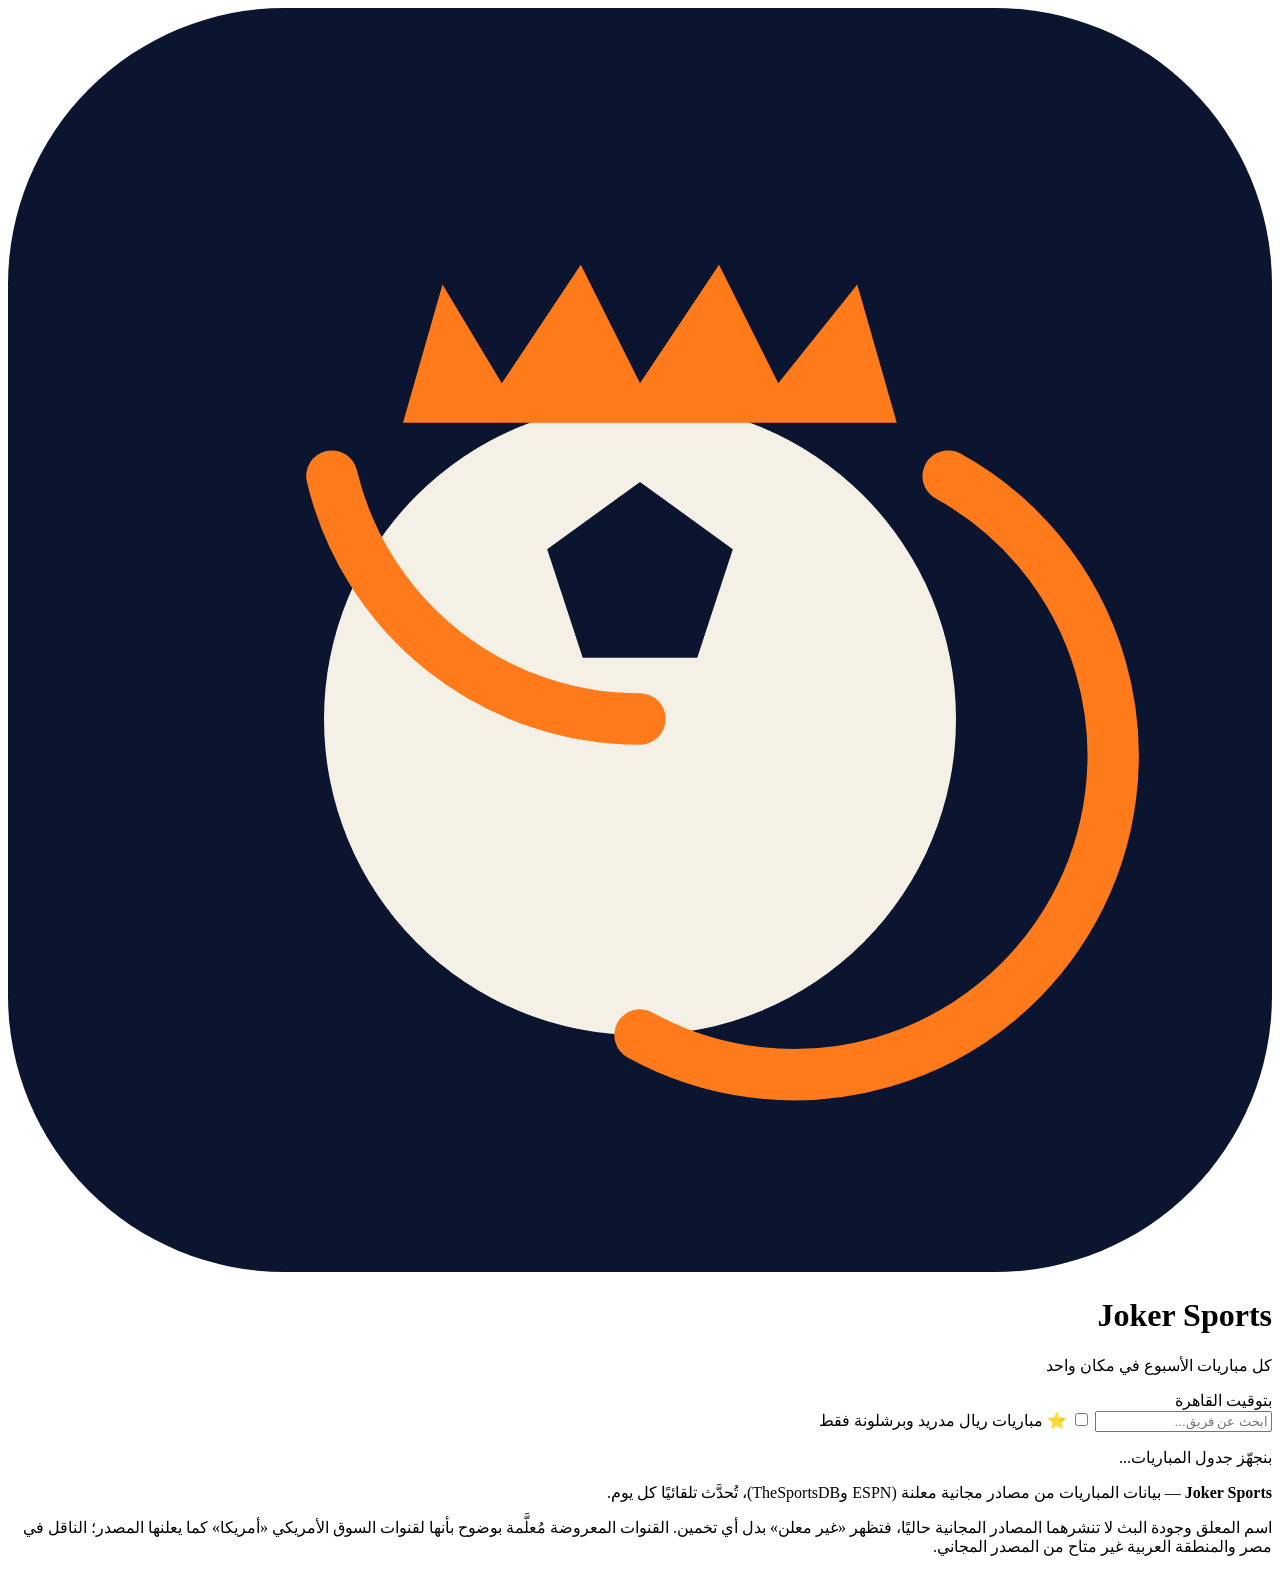
==== index.html @ 34e8cd28 "Rename 70-index.html to index.html" ====
<!DOCTYPE html>
<html lang="ar" dir="rtl">
<head>
<meta charset="UTF-8">
<meta name="viewport" content="width=device-width, initial-scale=1.0">
<title>Joker Sports | مواعيد مباريات الأسبوع</title>
<meta name="description" content="Joker Sports - جدول مباريات كرة القدم الأسبوعي: المواعيد بتوقيت القاهرة، القنوات المعلنة، الحالة المباشرة، والتشكيلات عند نشرها.">
<link rel="manifest" href="manifest.webmanifest">
<link rel="icon" type="image/svg+xml" href="icon.svg">
<link rel="stylesheet" href="styles.css">
</head>
<body>
<header class="site-header">
  <div class="brand">
    <img src="icon.svg" alt="شعار Joker Sports" class="brand-logo">
    <div class="brand-text">
      <h1>Joker Sports</h1>
      <p class="tagline">كل مباريات الأسبوع في مكان واحد</p>
    </div>
  </div>
  <div class="header-meta">
    <span class="tz-pill" id="tz-pill">بتوقيت القاهرة</span>
    <span class="freshness" id="freshness"></span>
  </div>
</header>

<div class="notice-bar" id="notice-bar" hidden></div>

<nav class="filters" id="filters">
  <div class="chips" id="league-chips"></div>
  <div class="filters-row">
    <input type="search" id="team-search" placeholder="ابحث عن فريق..." aria-label="ابحث عن فريق">
    <label class="fav-toggle">
      <input type="checkbox" id="fav-only">
      <span>⭐ مباريات ريال مدريد وبرشلونة فقط</span>
    </label>
  </div>
</nav>

<main id="matches" class="matches" aria-live="polite">
  <div class="loading" id="loading">
    <div class="spinner"></div>
    <p>بنجهّز جدول المباريات...</p>
  </div>
</main>

<footer class="site-footer">
  <p><strong>Joker Sports</strong> — بيانات المباريات من مصادر مجانية معلنة (ESPN وTheSportsDB)، تُحدَّث تلقائيًا كل يوم.</p>
  <p>اسم المعلق وجودة البث لا تنشرهما المصادر المجانية حاليًا، فتظهر «غير معلن» بدل أي تخمين. القنوات المعروضة مُعلَّمة بوضوح بأنها لقنوات السوق الأمريكي «أمريكا» كما يعلنها المصدر؛ الناقل في مصر والمنطقة العربية غير متاح من المصدر المجاني.</p>
  <p id="footer-sources"></p>
</footer>

<template id="match-card-tpl">
  <article class="match-card">
    <div class="league-line">
      <span class="league-name"></span>
      <span class="status-pill"></span>
    </div>
    <div class="teams-line">
      <div class="team home">
        <img class="team-logo" alt="">
        <span class="team-name"></span>
      </div>
      <div class="score-box">
        <span class="score"></span>
        <span class="kickoff"></span>
      </div>
      <div class="team away">
        <img class="team-logo" alt="">
        <span class="team-name"></span>
      </div>
    </div>
    <div class="info-grid">
      <div class="info-item channels"><span class="info-label">القنوات</span><span class="info-value"></span></div>
      <div class="info-item commentator"><span class="info-label">المعلق</span><span class="info-value"></span></div>
      <div class="info-item quality"><span class="info-label">الجودة</span><span class="info-value"></span></div>
      <div class="info-item venue"><span class="info-label">الملعب</span><span class="info-value"></span></div>
    </div>
    <details class="lineups" hidden>
      <summary>التشكيل</summary>
      <div class="lineups-body"></div>
    </details>
    <div class="source-line"></div>
  </article>
</template>

<script src="app.js"></script>
</body>
</html>
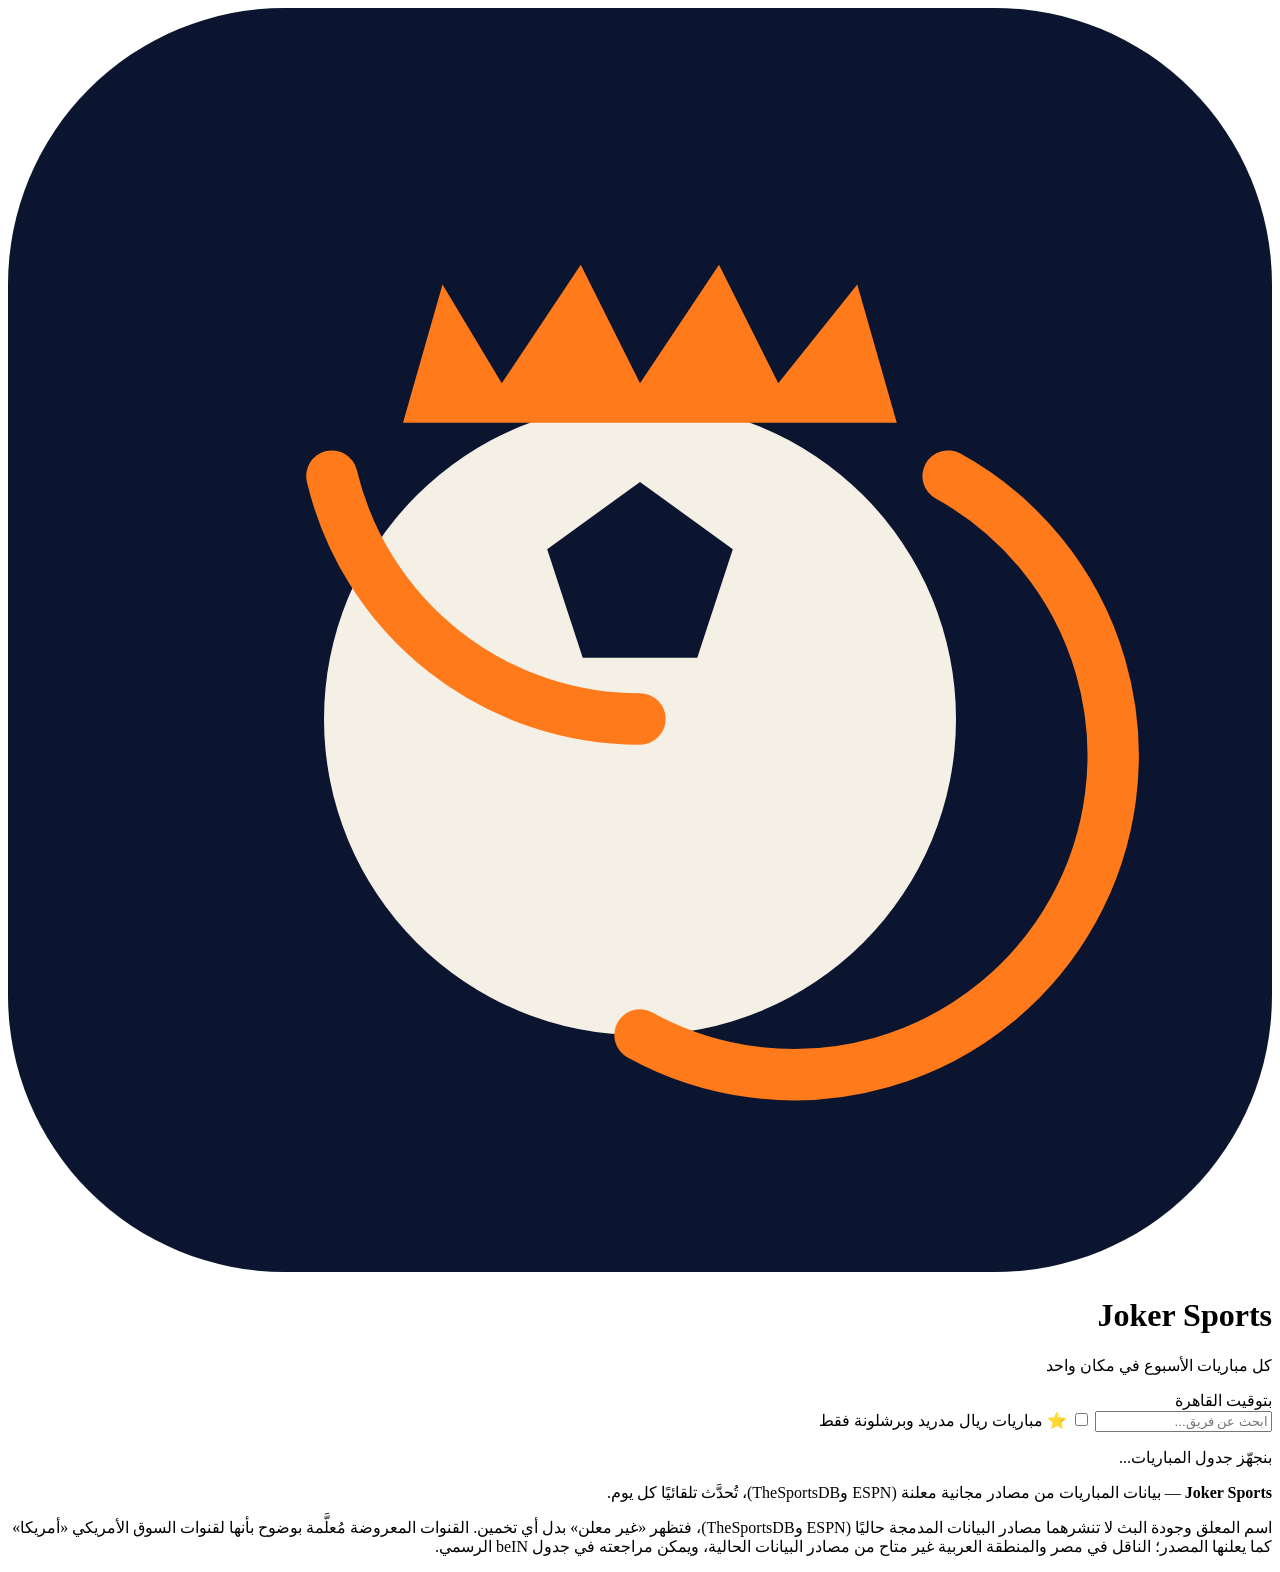
==== commit e17bbb0d: "Rename 1-index.html to index.html" ====
--- a/index.html
+++ b/index.html
@@ -46,7 +46,7 @@
 
 <footer class="site-footer">
   <p><strong>Joker Sports</strong> — بيانات المباريات من مصادر مجانية معلنة (ESPN وTheSportsDB)، تُحدَّث تلقائيًا كل يوم.</p>
-  <p>اسم المعلق وجودة البث لا تنشرهما المصادر المجانية حاليًا، فتظهر «غير معلن» بدل أي تخمين. القنوات المعروضة مُعلَّمة بوضوح بأنها لقنوات السوق الأمريكي «أمريكا» كما يعلنها المصدر؛ الناقل في مصر والمنطقة العربية غير متاح من المصدر المجاني.</p>
+  <p>اسم المعلق وجودة البث لا تنشرهما مصادر البيانات المدمجة حاليًا (ESPN وTheSportsDB)، فتظهر «غير معلن» بدل أي تخمين. القنوات المعروضة مُعلَّمة بوضوح بأنها لقنوات السوق الأمريكي «أمريكا» كما يعلنها المصدر؛ الناقل في مصر والمنطقة العربية غير متاح من مصادر البيانات الحالية، ويمكن مراجعته في جدول beIN الرسمي.</p>
   <p id="footer-sources"></p>
 </footer>
 
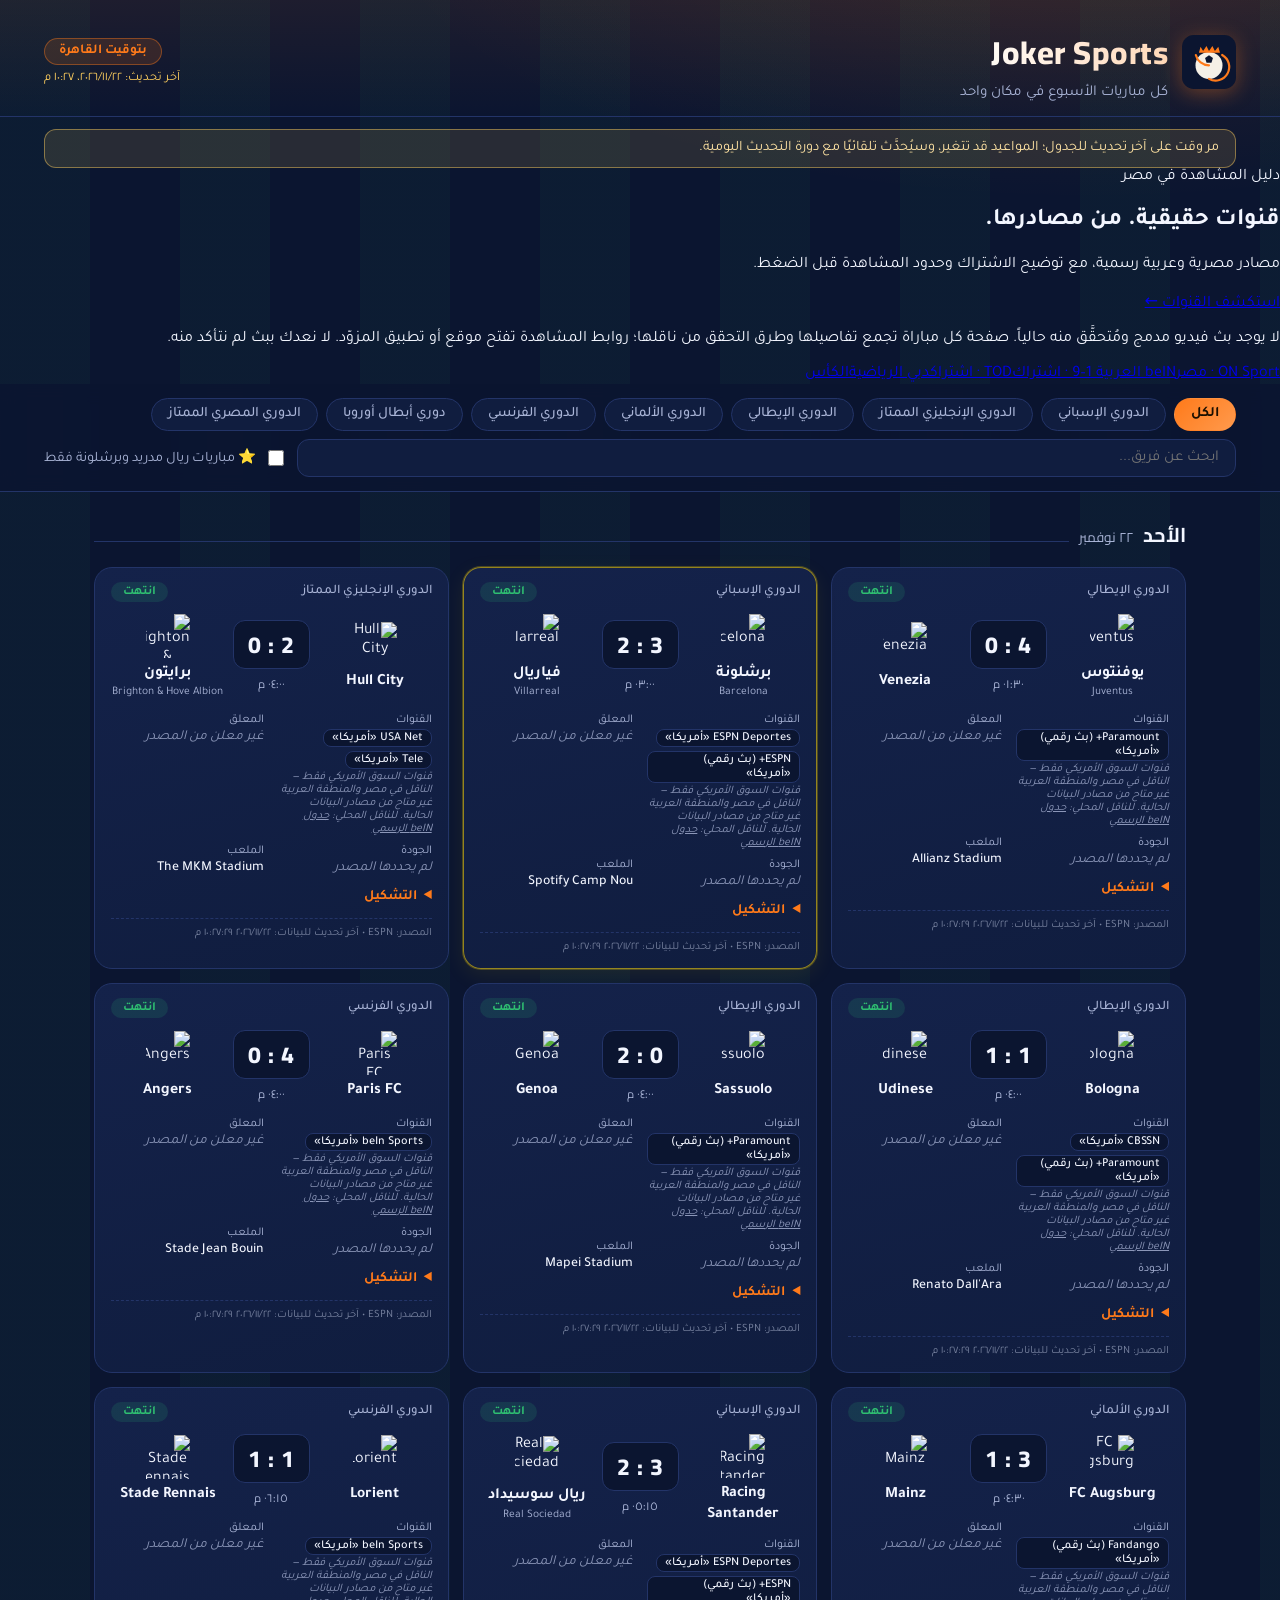
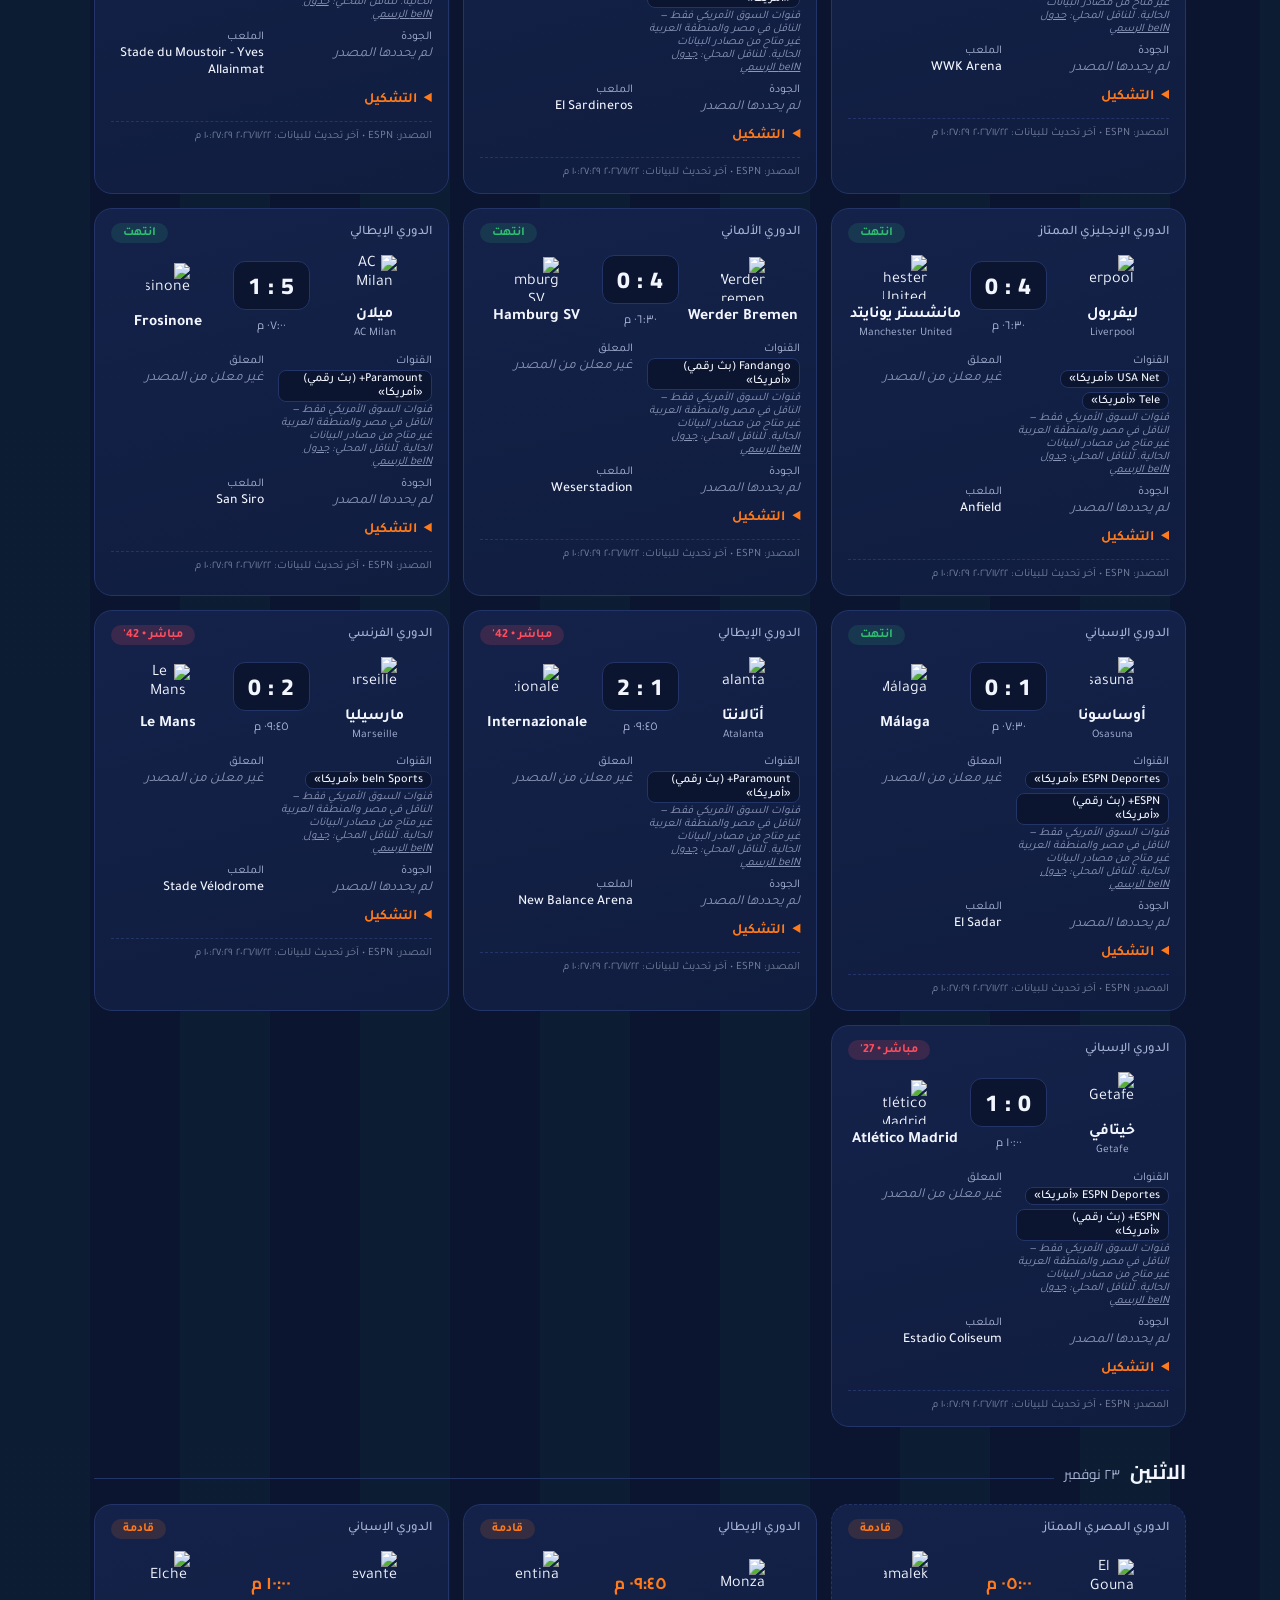
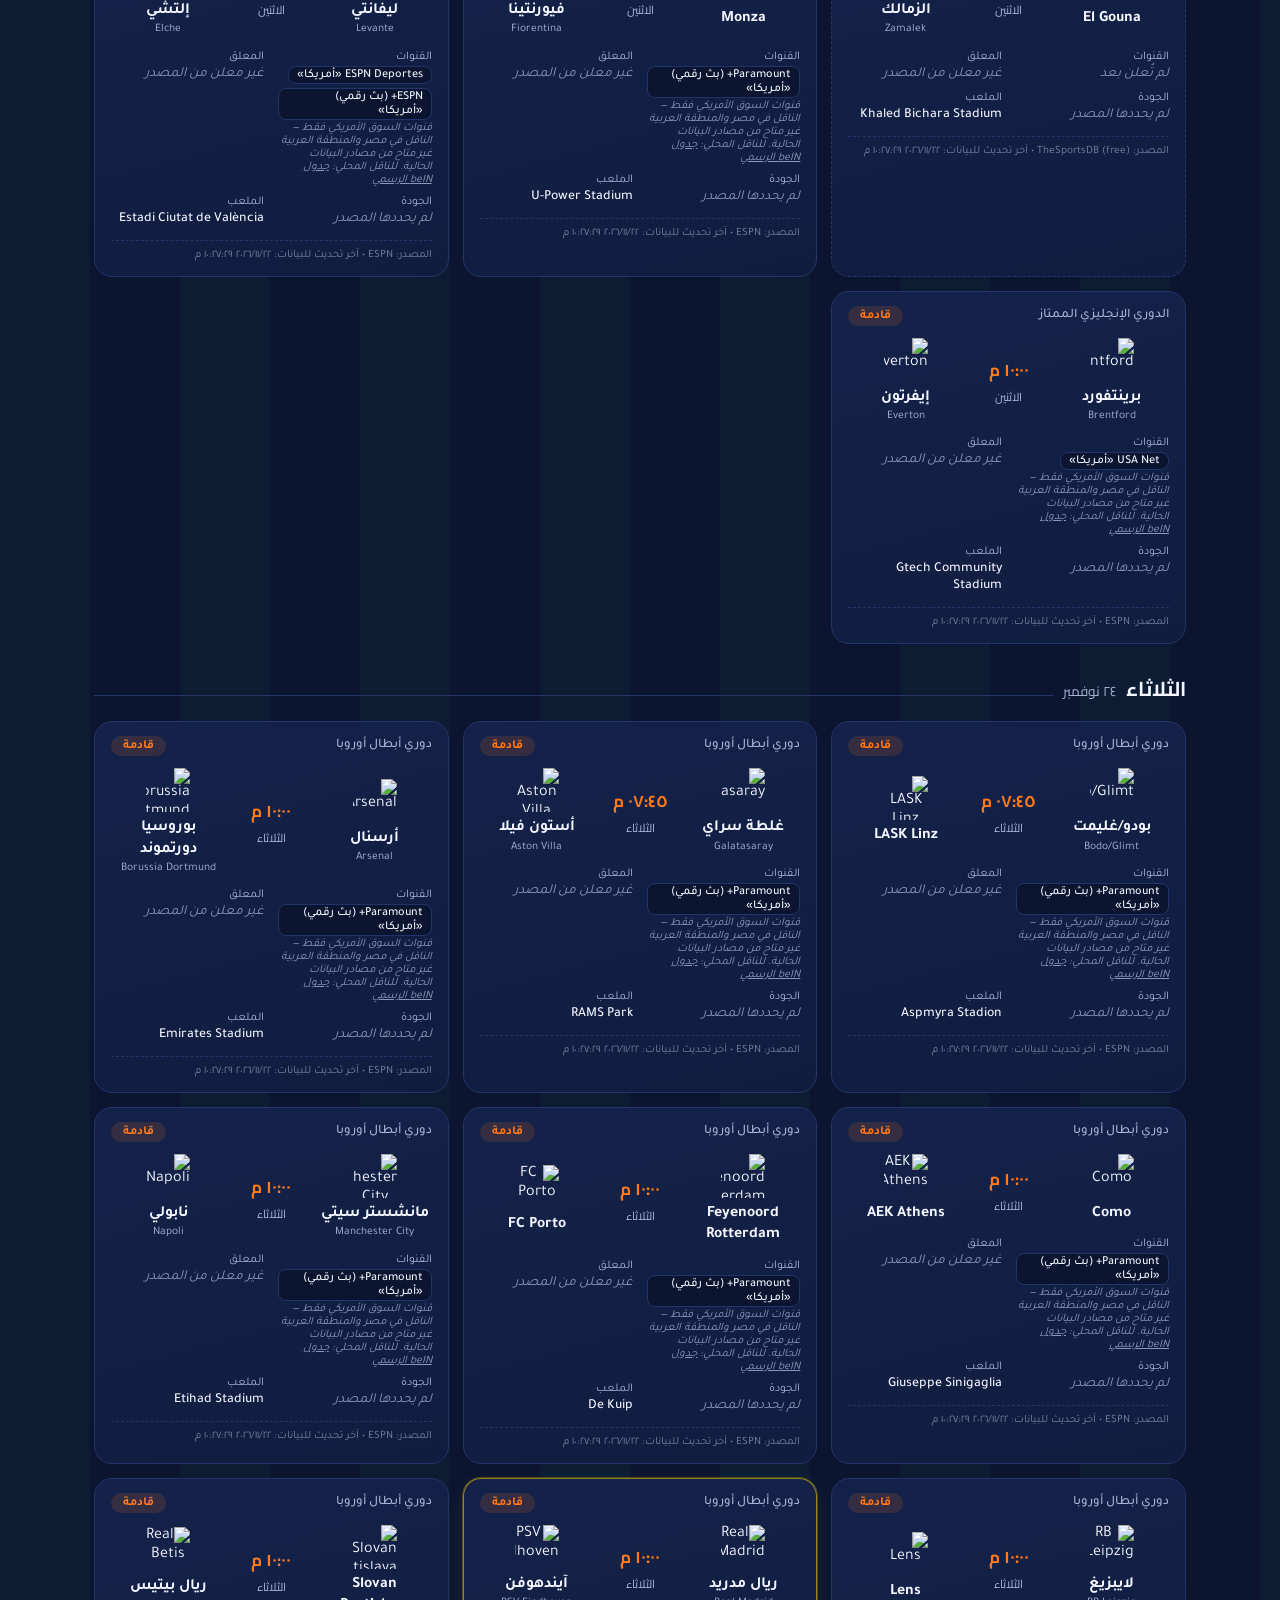
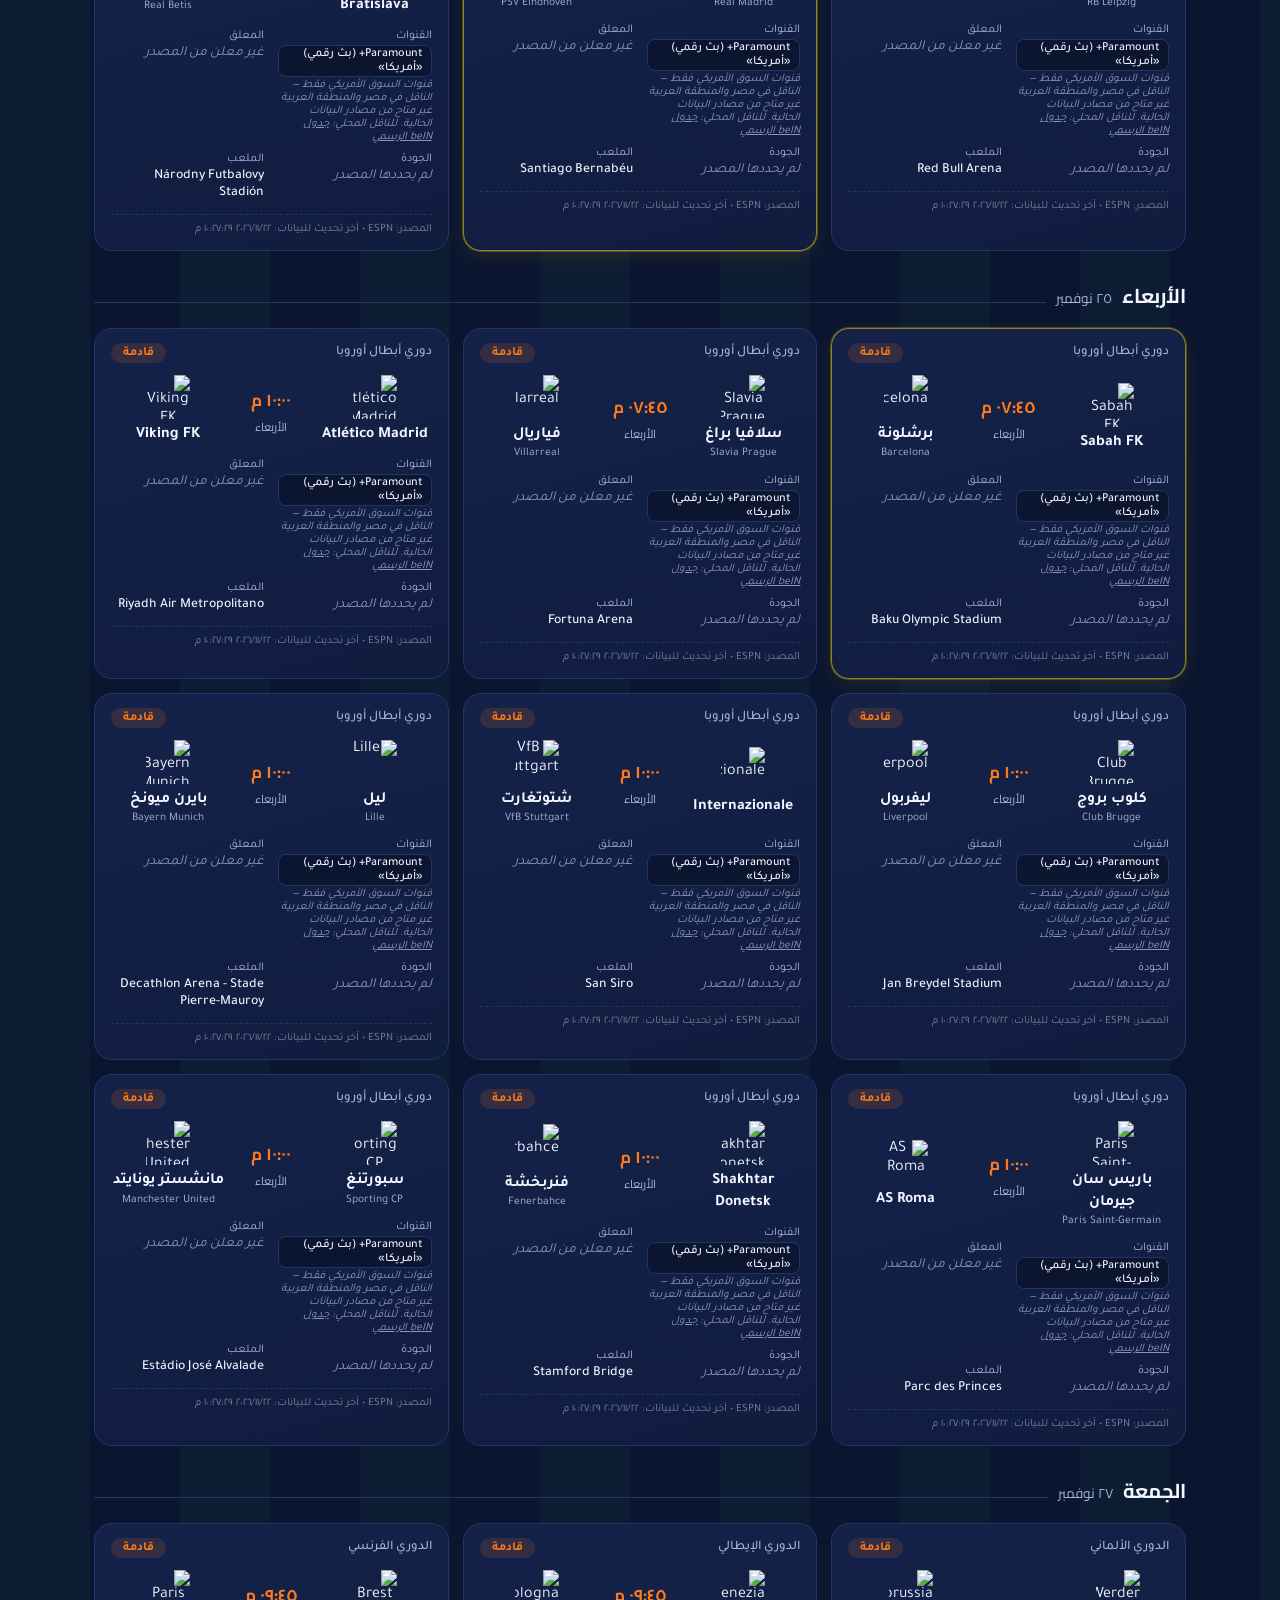
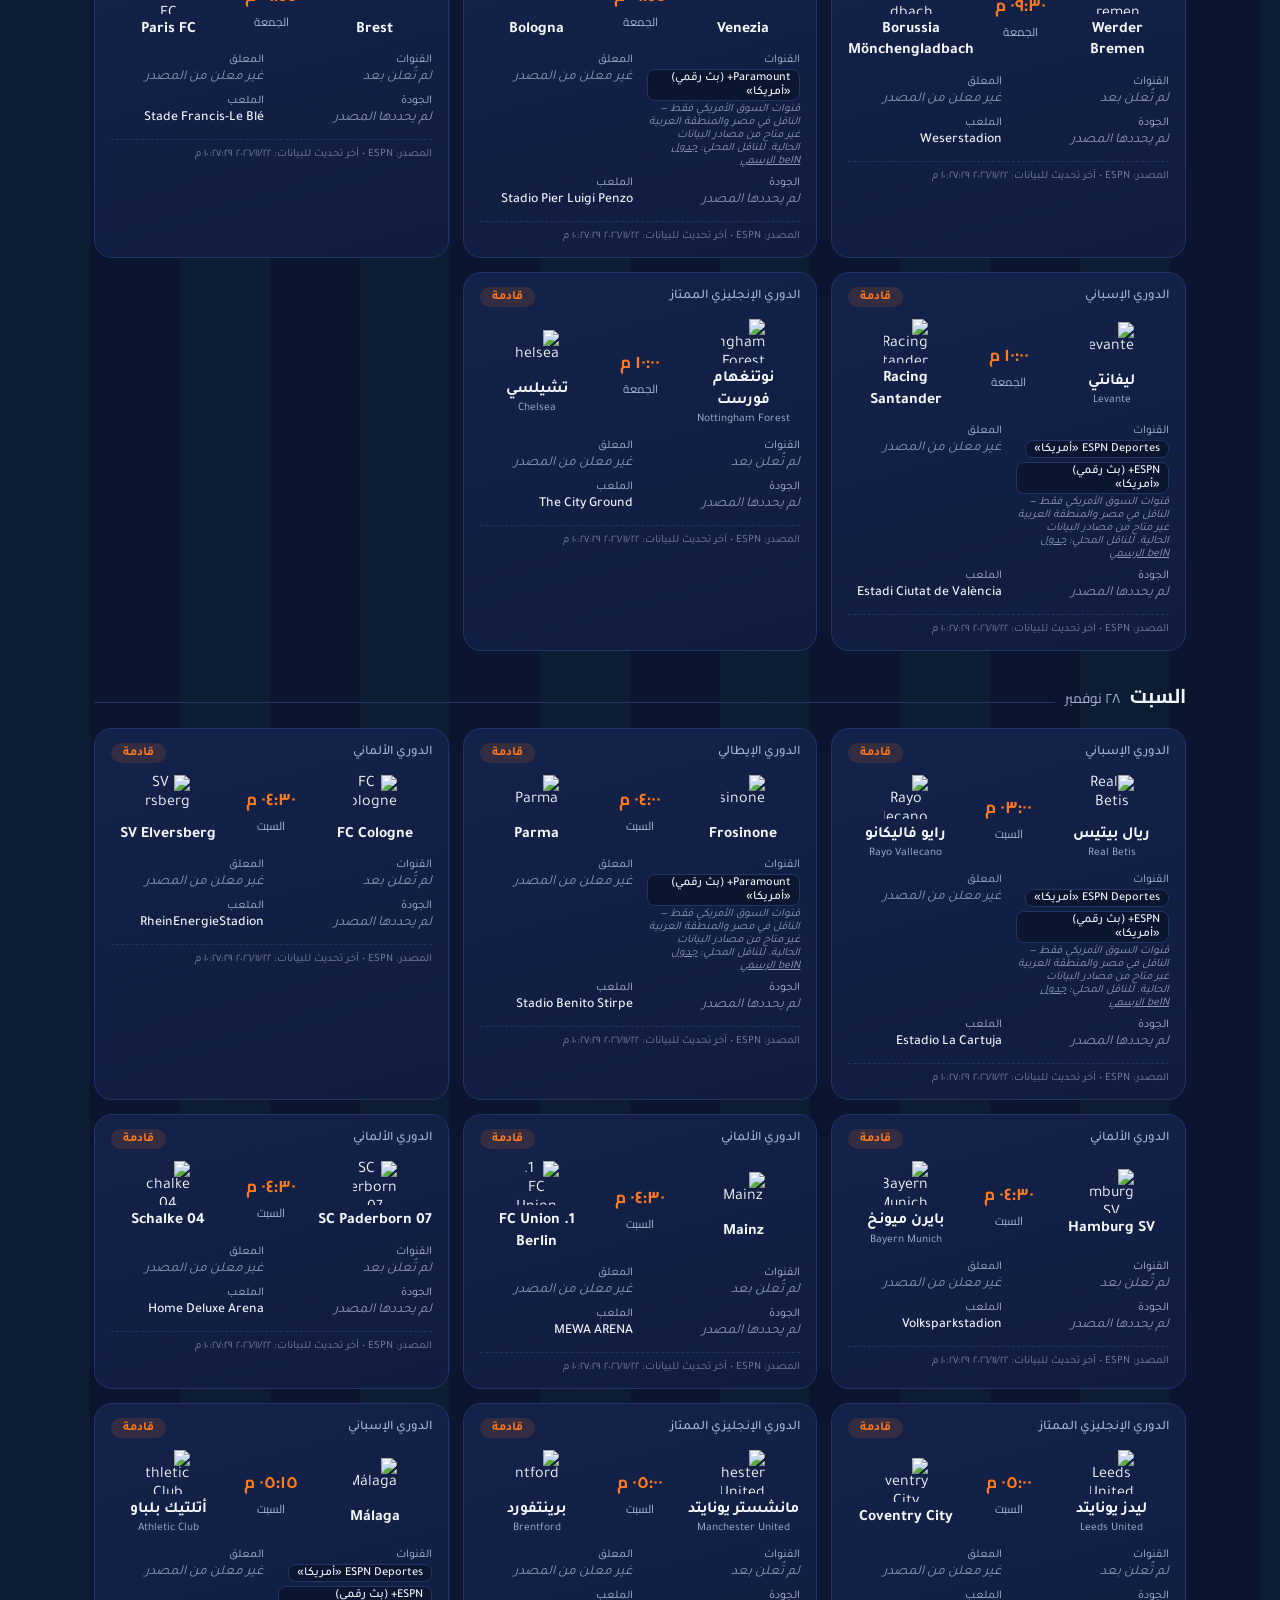
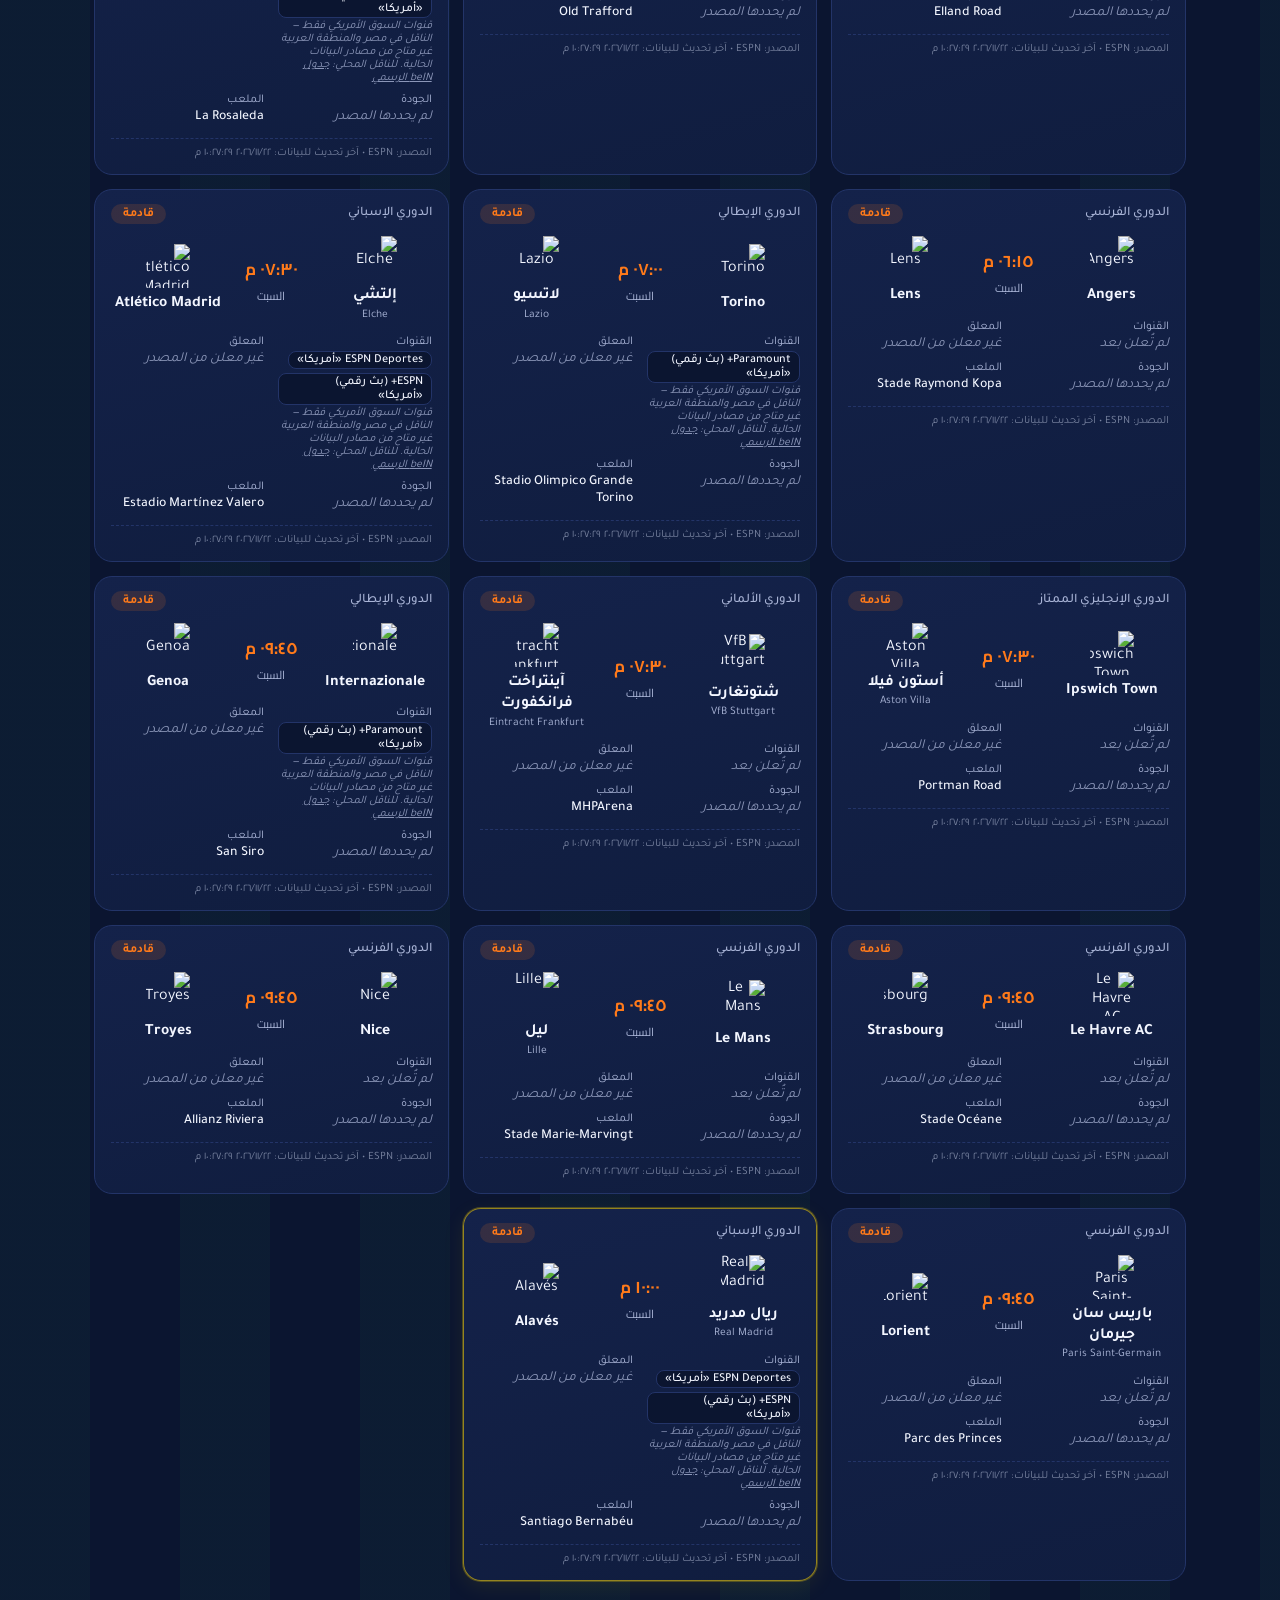
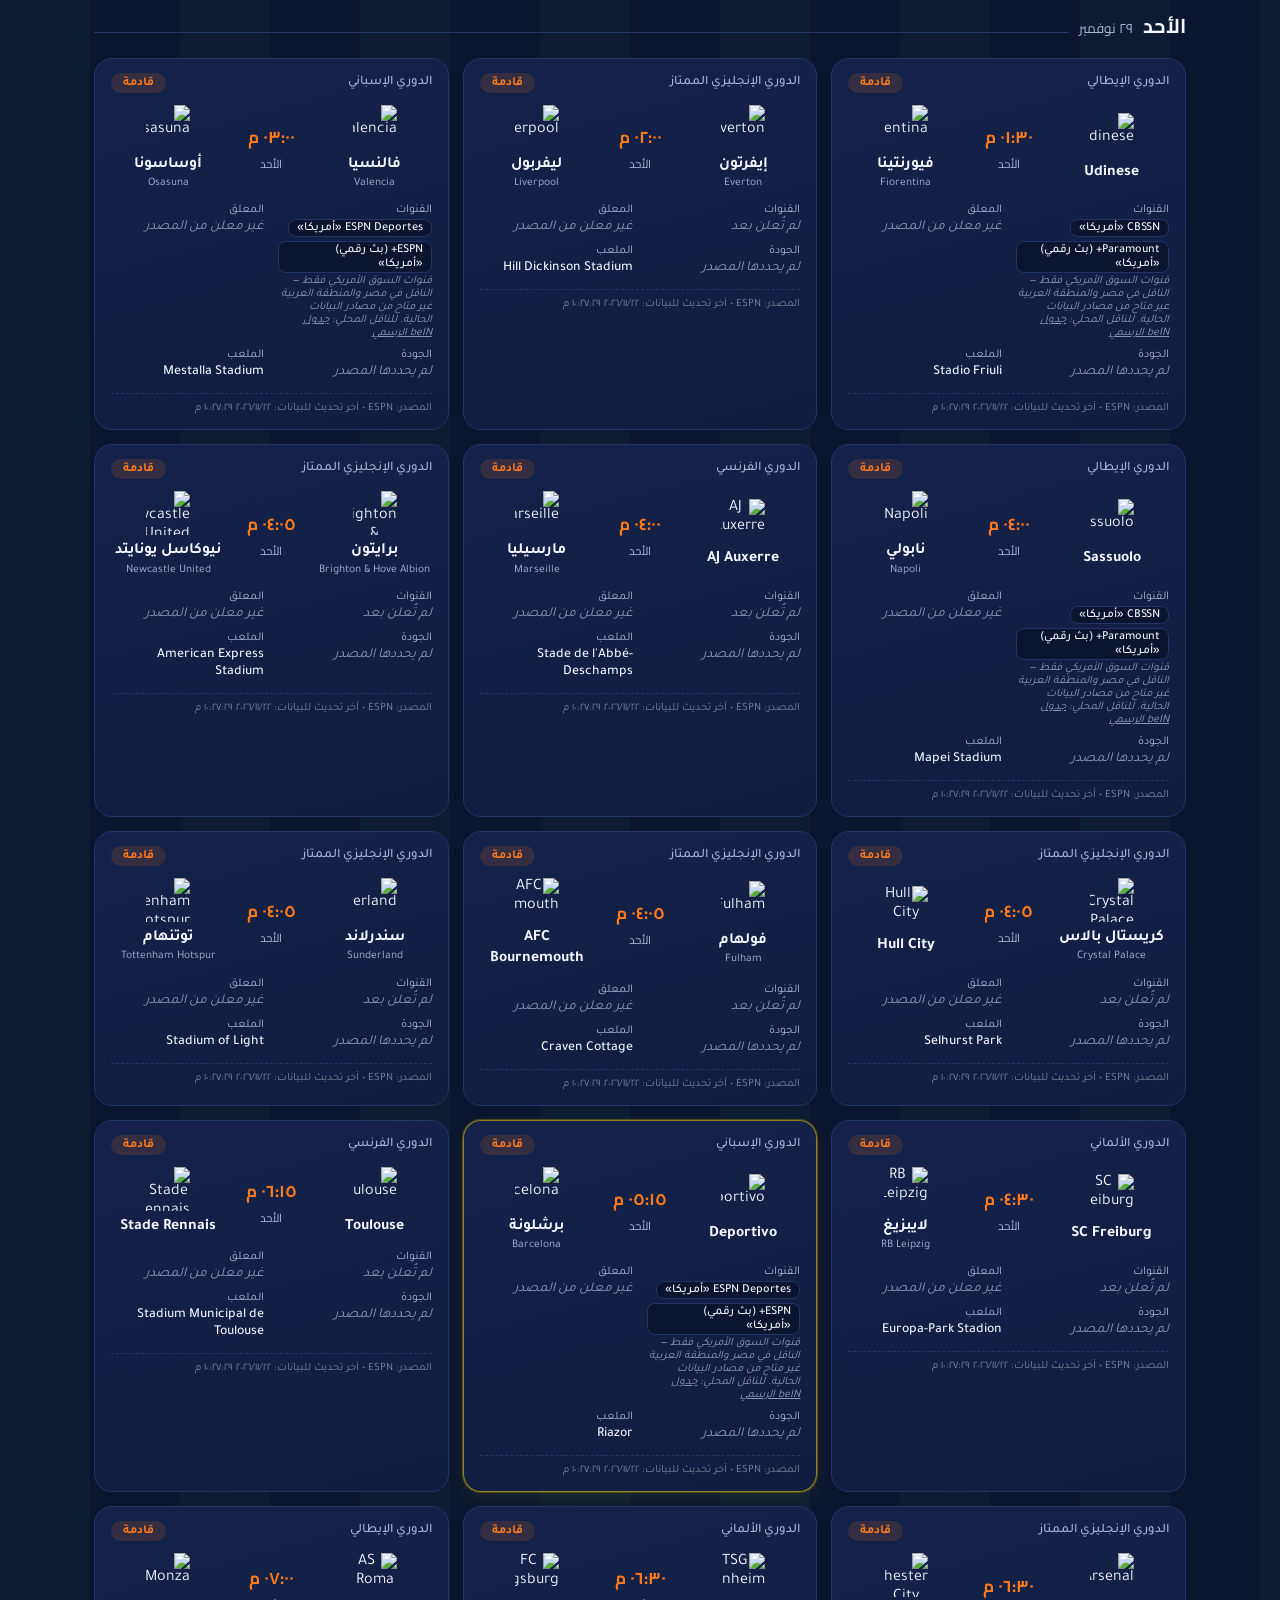
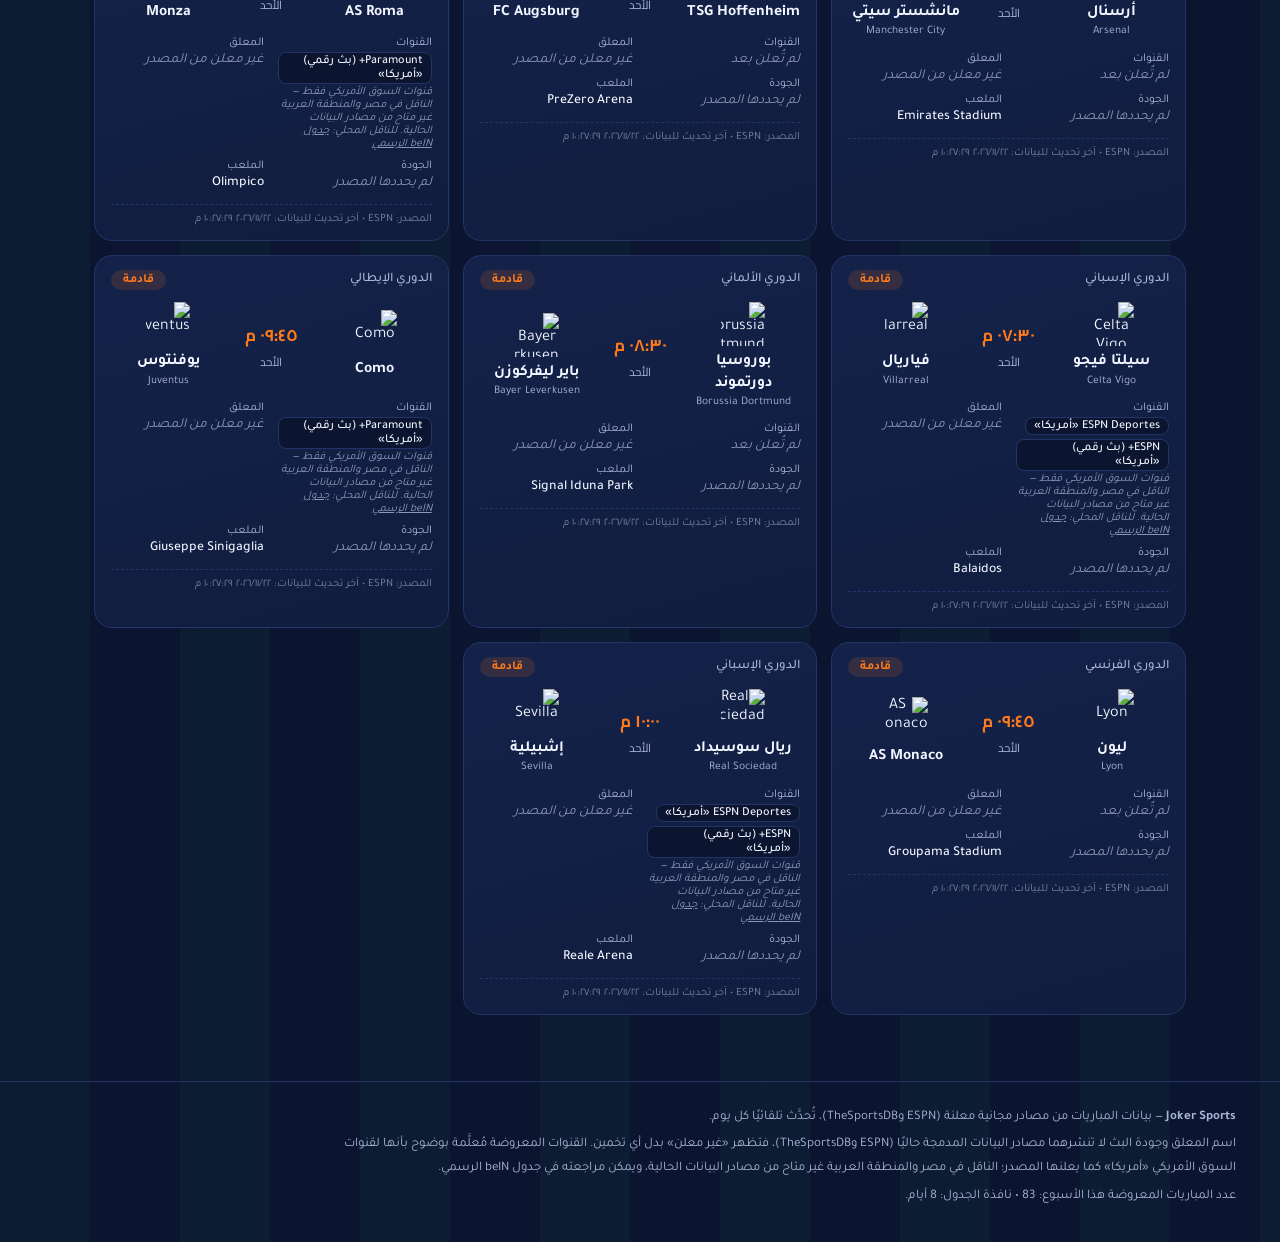
==== commit c2817981: "Update index.html" ====
--- a/index.html
+++ b/index.html
@@ -26,6 +26,11 @@
 
 <div class="notice-bar" id="notice-bar" hidden></div>
 
+<section class="watch-hub" aria-labelledby="watch-heading">
+  <div class="watch-intro"><div><span class="eyebrow">دليل المشاهدة في مصر</span><h2 id="watch-heading">قنوات حقيقية. من مصادرها.</h2><p>مصادر مصرية وعربية رسمية، مع توضيح الاشتراك وحدود المشاهدة قبل الضغط.</p></div><a class="watch-btn" href="watch.html">استكشف القنوات ←</a></div>
+  <p class="view-warning">لا يوجد بث فيديو مدمج ومُتحقَّق منه حالياً. صفحة كل مباراة تجمع تفاصيلها وطرق التحقق من ناقلها؛ روابط المشاهدة تفتح موقع أو تطبيق المزوّد. لا نعدك ببث لم نتأكد منه.</p>
+  <div class="provider-shortcuts"><a href="watch.html?provider=on">ON Sport · مصر</a><a href="watch.html?provider=bein">beIN العربية 1–9 · اشتراك</a><a href="watch.html?provider=tod">TOD · اشتراك</a><a href="watch.html?provider=dubai">دبي الرياضية</a><a href="watch.html?provider=alkass">الكأس</a></div>
+</section>
 <nav class="filters" id="filters">
   <div class="chips" id="league-chips"></div>
   <div class="filters-row">
--- a/styles.css
+++ b/styles.css
@@ -0,0 +1,211 @@
+/* Joker Sports — هوية خاصة: كحلي ليلي + برتقالي الجوكر + لمسة ملعب خضراء */
+@font-face {
+  font-family: 'Cairo';
+  src: url('Cairo.ttf') format('truetype-variations');
+  font-weight: 200 1000;
+  font-display: swap;
+}
+@font-face {
+  font-family: 'Tajawal';
+  src: url('Tajawal-Regular.ttf') format('truetype');
+  font-weight: 400;
+  font-display: swap;
+}
+@font-face {
+  font-family: 'Tajawal';
+  src: url('Tajawal-Medium.ttf') format('truetype');
+  font-weight: 500;
+  font-display: swap;
+}
+@font-face {
+  font-family: 'Tajawal';
+  src: url('Tajawal-Bold.ttf') format('truetype');
+  font-weight: 700;
+  font-display: swap;
+}
+
+:root {
+  --bg: #0b1530;
+  --bg-soft: #101d3f;
+  --card: #14224a;
+  --card-edge: #233468;
+  --ink: #f3f6ff;
+  --ink-dim: #a9b4d6;
+  --accent: #ff7a1a;
+  --accent-soft: rgba(255, 122, 26, .14);
+  --pitch: #2fbf71;
+  --live: #ff4d5e;
+  --radius: 18px;
+}
+
+* { box-sizing: border-box; }
+html { scroll-behavior: smooth; }
+body {
+  margin: 0;
+  font-family: 'Tajawal', 'Cairo', system-ui, sans-serif;
+  background:
+    radial-gradient(1200px 500px at 85% -100px, rgba(255,122,26,.12), transparent 60%),
+    repeating-linear-gradient(90deg, rgba(47,191,113,.045) 0 90px, transparent 90px 180px),
+    var(--bg);
+  color: var(--ink);
+  min-height: 100vh;
+}
+
+/* ---------- Header ---------- */
+.site-header {
+  display: flex; flex-wrap: wrap; align-items: center; justify-content: space-between;
+  gap: 12px; padding: 22px clamp(14px, 4vw, 44px) 14px;
+  border-bottom: 1px solid var(--card-edge);
+  background: linear-gradient(180deg, rgba(255,122,26,.08), transparent);
+}
+.brand { display: flex; align-items: center; gap: 14px; }
+.brand-logo { width: 54px; height: 54px; filter: drop-shadow(0 4px 10px rgba(255,122,26,.35)); }
+.brand-text h1 {
+  margin: 0; font-family: 'Cairo', sans-serif; font-weight: 800;
+  font-size: clamp(1.5rem, 3.2vw, 2rem); letter-spacing: .5px;
+  background: linear-gradient(90deg, #fff, #ffd9b8);
+  -webkit-background-clip: text; background-clip: text; color: transparent;
+}
+.tagline { margin: 2px 0 0; color: var(--ink-dim); font-size: .95rem; }
+.header-meta { display: flex; flex-direction: column; align-items: flex-end; gap: 6px; }
+.tz-pill {
+  background: var(--accent-soft); color: var(--accent);
+  border: 1px solid rgba(255,122,26,.4); border-radius: 999px;
+  padding: 4px 14px; font-weight: 700; font-size: .85rem;
+}
+.freshness { font-size: .8rem; color: var(--ink-dim); }
+.freshness.stale { color: #ffcf5e; }
+
+/* ---------- Notice ---------- */
+.notice-bar {
+  margin: 12px clamp(14px, 4vw, 44px) 0; padding: 10px 16px;
+  background: rgba(255, 207, 94, .12); border: 1px solid rgba(255, 207, 94, .45);
+  color: #ffe3a3; border-radius: 12px; font-size: .9rem;
+}
+
+/* ---------- Filters ---------- */
+.filters {
+  position: sticky; top: 0; z-index: 20;
+  padding: 14px clamp(14px, 4vw, 44px);
+  background: rgba(11, 21, 48, .92); backdrop-filter: blur(10px);
+  border-bottom: 1px solid var(--card-edge);
+}
+.chips { display: flex; gap: 8px; overflow-x: auto; padding-bottom: 8px; scrollbar-width: thin; }
+.chip {
+  white-space: nowrap; cursor: pointer; border: 1px solid var(--card-edge);
+  background: var(--bg-soft); color: var(--ink-dim);
+  border-radius: 999px; padding: 7px 16px; font-family: inherit; font-size: .9rem; font-weight: 500;
+  transition: all .15s ease;
+}
+.chip:hover { border-color: var(--accent); color: var(--ink); }
+.chip.active {
+  background: linear-gradient(135deg, var(--accent), #ff9a4d);
+  border-color: transparent; color: #1a0f00; font-weight: 700;
+}
+.filters-row { display: flex; gap: 10px; flex-wrap: wrap; align-items: center; }
+#team-search {
+  flex: 1 1 220px; padding: 9px 16px; border-radius: 12px;
+  border: 1px solid var(--card-edge); background: var(--bg-soft);
+  color: var(--ink); font-family: inherit; font-size: .95rem;
+}
+#team-search:focus { outline: 2px solid var(--accent); border-color: transparent; }
+.fav-toggle { display: flex; align-items: center; gap: 8px; color: var(--ink-dim); font-size: .9rem; cursor: pointer; }
+.fav-toggle input { accent-color: var(--accent); width: 16px; height: 16px; }
+
+/* ---------- Matches ---------- */
+.matches { padding: 18px clamp(14px, 4vw, 44px) 40px; max-width: 1180px; margin: 0 auto; }
+.day-group { margin-bottom: 26px; }
+.day-title {
+  display: flex; align-items: baseline; gap: 10px;
+  font-family: 'Cairo', sans-serif; font-weight: 700; font-size: 1.25rem;
+  margin: 6px 0 14px;
+}
+.day-title .date-sub { color: var(--ink-dim); font-size: .85rem; font-weight: 400; }
+.day-title::after { content: ""; flex: 1; height: 1px; background: var(--card-edge); }
+.cards { display: grid; grid-template-columns: repeat(auto-fill, minmax(330px, 1fr)); gap: 14px; }
+
+.match-card {
+  background: linear-gradient(165deg, var(--card), var(--bg-soft));
+  border: 1px solid var(--card-edge); border-radius: var(--radius);
+  padding: 14px 16px; display: flex; flex-direction: column; gap: 12px;
+  transition: transform .15s ease, border-color .15s ease;
+}
+.match-card:hover { transform: translateY(-2px); border-color: rgba(255,122,26,.5); }
+.match-card.favorite { border-color: rgba(255, 215, 0, .55); box-shadow: 0 0 0 1px rgba(255,215,0,.25), 0 6px 22px rgba(255,215,0,.08); }
+.match-card.partial { border-style: dashed; }
+
+.league-line { display: flex; justify-content: space-between; align-items: center; gap: 8px; }
+.league-name { color: var(--ink-dim); font-size: .82rem; font-weight: 500; }
+.status-pill { border-radius: 999px; padding: 3px 12px; font-size: .78rem; font-weight: 700; }
+.status-pill.pre { background: var(--accent-soft); color: var(--accent); }
+.status-pill.in { background: rgba(255,77,94,.16); color: var(--live); animation: pulse 1.6s infinite; }
+.status-pill.post { background: rgba(47,191,113,.14); color: var(--pitch); }
+@keyframes pulse { 50% { opacity: .55; } }
+
+.teams-line { display: grid; grid-template-columns: 1fr auto 1fr; align-items: center; gap: 8px; }
+.team { display: flex; flex-direction: column; align-items: center; gap: 6px; text-align: center; }
+.team-logo { width: 44px; height: 44px; object-fit: contain; }
+.team-name { font-weight: 700; font-size: .98rem; line-height: 1.35; }
+.team-name .latin { display: block; color: var(--ink-dim); font-size: .72rem; font-weight: 400; }
+.score-box { display: flex; flex-direction: column; align-items: center; gap: 4px; min-width: 76px; }
+.score {
+  font-family: 'Cairo', sans-serif; font-weight: 800; font-size: 1.45rem;
+  background: var(--bg); border: 1px solid var(--card-edge);
+  padding: 2px 14px; border-radius: 12px; letter-spacing: 1px;
+}
+.score:empty { display: none; }
+.kickoff { font-family: 'Cairo', sans-serif; font-weight: 700; color: var(--accent); font-size: 1.05rem; }
+.kickoff .dow { display: block; text-align: center; color: var(--ink-dim); font-size: .72rem; font-weight: 400; }
+
+.info-grid { display: grid; grid-template-columns: 1fr 1fr; gap: 8px 14px; font-size: .86rem; }
+.info-item { display: flex; flex-direction: column; gap: 2px; }
+.info-label { color: var(--ink-dim); font-size: .74rem; }
+.info-value { font-weight: 500; }
+.info-value.missing { color: #8b96b8; font-style: italic; font-weight: 400; }
+.channels .info-value { display: flex; flex-wrap: wrap; gap: 4px; }
+.channel-tag {
+  background: var(--bg); border: 1px solid var(--card-edge);
+  border-radius: 8px; padding: 1px 8px; font-size: .76rem;
+}
+.channel-note { grid-column: 1 / -1; color: #8b96b8; font-size: .72rem; font-style: italic; }
+
+.lineups summary {
+  cursor: pointer; color: var(--accent); font-weight: 700; font-size: .88rem;
+}
+.lineups-body { display: grid; grid-template-columns: 1fr 1fr; gap: 10px; margin-top: 8px; font-size: .8rem; }
+.lineups-body h4 { margin: 0 0 4px; font-size: .82rem; color: var(--ink-dim); }
+.lineups-body ol { margin: 0; padding-inline-start: 18px; display: flex; flex-direction: column; gap: 2px; }
+.lineups-body .sub { color: var(--ink-dim); }
+
+.source-line { color: #77829f; font-size: .7rem; border-top: 1px dashed var(--card-edge); padding-top: 8px; }
+
+/* ---------- States ---------- */
+.loading, .empty, .error-box {
+  display: flex; flex-direction: column; align-items: center; gap: 12px;
+  padding: 60px 20px; color: var(--ink-dim); text-align: center;
+}
+.spinner {
+  width: 42px; height: 42px; border-radius: 50%;
+  border: 4px solid var(--card-edge); border-top-color: var(--accent);
+  animation: spin 1s linear infinite;
+}
+@keyframes spin { to { transform: rotate(360deg); } }
+.error-box button {
+  background: var(--accent); color: #1a0f00; border: 0; border-radius: 10px;
+  padding: 9px 22px; font-family: inherit; font-weight: 700; cursor: pointer;
+}
+
+/* ---------- Footer ---------- */
+.site-footer {
+  border-top: 1px solid var(--card-edge);
+  padding: 20px clamp(14px, 4vw, 44px) 30px;
+  color: var(--ink-dim); font-size: .82rem; line-height: 1.8;
+}
+.site-footer p { margin: 4px 0; max-width: 900px; }
+
+@media (max-width: 640px) {
+  .header-meta { align-items: flex-start; }
+  .info-grid { grid-template-columns: 1fr; }
+  .cards { grid-template-columns: 1fr; }
+}
+.channel-note a { color: inherit; text-decoration: underline; }
